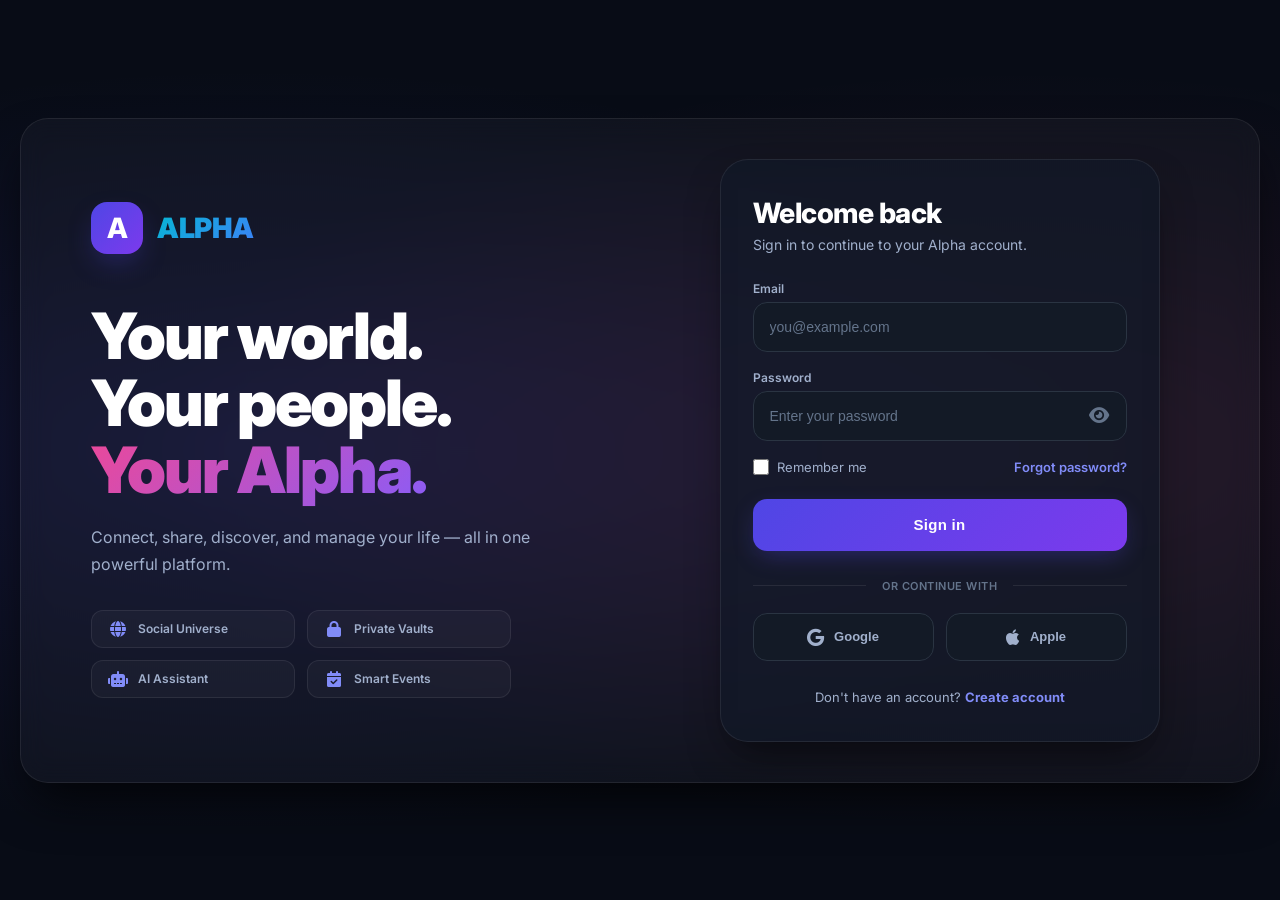
==== ai.html @ 51166d3c "Add files via upload" ====
<!DOCTYPE html>
<html lang="en" data-theme="light">
<head>
    <meta charset="UTF-8" />
    <meta name="viewport" content="width=device-width, initial-scale=1.0, maximum-scale=1.0, user-scalable=no" />
    <title>Alpha — AI</title>
    <link rel="stylesheet" href="https://cdnjs.cloudflare.com/ajax/libs/font-awesome/6.5.2/css/all.min.css">
    <link href="https://fonts.googleapis.com/css2?family=Inter:ital,wght@0,400;0,500;0,600;0,700;0,800;0,900;1,400;1,500&display=swap" rel="stylesheet">
    <script src="alpha-common.js"></script>
    <style>
        /* ============================================================
           RESET & VARIABLES — matches index.html / status.html
           ============================================================ */
        * { margin: 0; padding: 0; box-sizing: border-box; -webkit-tap-highlight-color: transparent; }

        :root {
            --bg: #f0f2f6;
            --surface: #ffffff;
            --surface-hover: #f4f6fa;
            --surface-raised: #ffffff;
            --text-primary: #0b0d12;
            --text-secondary: #565e70;
            --text-muted: #8e96a8;
            --border: #e4e8ef;
            --border-light: #edf0f5;
            --shadow-sm: 0 1px 3px rgba(0, 0, 0, 0.04);
            --shadow-md: 0 4px 16px rgba(0, 0, 0, 0.06);
            --shadow-lg: 0 12px 40px rgba(0, 0, 0, 0.08);
            --radius-sm: 10px;
            --radius-md: 16px;
            --radius-lg: 24px;
            --radius-full: 99px;
            --primary: #4f46e5;
            --primary-light: #818cf8;
            --primary-dark: #3730a3;
            --primary-bg: rgba(79, 70, 229, 0.08);
            --primary-bg-hover: rgba(79, 70, 229, 0.16);
            --green: #22c55e;
            --red: #ef4444;
            --red-bg: rgba(239, 68, 68, 0.10);
            --gradient-primary: linear-gradient(135deg, var(--primary), var(--primary-dark));
            --font: 'Inter', -apple-system, BlinkMacSystemFont, 'Segoe UI', Roboto, sans-serif;
            --transition: 0.25s cubic-bezier(0.4, 0, 0.2, 1);
            --nav-width: 220px;
            --right-width: 260px;
        }

        [data-theme="dark"] {
            --bg: #0c0e15;
            --surface: #161920;
            --surface-hover: #1e222b;
            --surface-raised: #1a1d26;
            --text-primary: #f1f3f7;
            --text-secondary: #9aa2b5;
            --text-muted: #6e768a;
            --border: #262b36;
            --border-light: #1e222b;
            --shadow-sm: 0 1px 3px rgba(0, 0, 0, 0.3);
            --shadow-md: 0 4px 16px rgba(0, 0, 0, 0.4);
            --shadow-lg: 0 12px 40px rgba(0, 0, 0, 0.5);
            --primary-bg: rgba(79, 70, 229, 0.15);
            --primary-bg-hover: rgba(79, 70, 229, 0.25);
            --red-bg: rgba(239, 68, 68, 0.15);
        }

        html, body { height: 100%; }
        body {
            font-family: var(--font);
            background: var(--bg);
            color: var(--text-primary);
            overflow: hidden;
            -webkit-font-smoothing: antialiased;
            font-size: 15px;
            line-height: 1.6;
        }
        button, input, textarea { font-family: inherit; font-size: inherit; }
        button { cursor: pointer; border: none; background: none; color: inherit; }
        *:focus-visible { outline: 2px solid var(--primary); outline-offset: 2px; border-radius: 6px; }
        ::-webkit-scrollbar { width: 4px; height: 4px; }
        ::-webkit-scrollbar-thumb { background: var(--border); border-radius: 99px; }

        /* ============================================================
           APP SHELL — identical grid to index.html
           ============================================================ */
        .app {
            display: grid;
            grid-template-columns: var(--nav-width) minmax(400px, 1fr) var(--right-width);
            gap: 16px;
            max-width: 1480px;
            height: 100vh;
            margin: 0 auto;
            padding: 14px 18px;
        }

        /* ─── Left nav (same as Home) ─── */
        .left {
            display: flex;
            flex-direction: column;
            background: var(--surface);
            border-radius: var(--radius-lg);
            padding: 10px 8px;
            box-shadow: var(--shadow-sm);
            border: 1px solid var(--border-light);
            overflow: hidden;
            height: 100%;
        }
        .brand {
            display: flex; align-items: center; gap: 12px;
            padding: 4px 10px 18px 10px; cursor: pointer;
            background: none; border: 0; text-align: left; color: inherit; flex-shrink: 0;
        }
        .logo {
            width: 40px; height: 40px; border-radius: var(--radius-sm);
            background: var(--gradient-primary);
            display: flex; align-items: center; justify-content: center;
            color: #fff; font-size: 18px; font-weight: 800;
            box-shadow: 0 6px 18px rgba(79, 70, 229, 0.30); flex-shrink: 0;
        }
        .brand-name-wrap { line-height: 1.2; }
        .brand-name {
            font-size: 20px; font-weight: 800; letter-spacing: -0.02em;
            background: var(--gradient-primary); -webkit-background-clip: text; -webkit-text-fill-color: transparent;
        }
        .brand-tag { font-size: 9px; font-weight: 700; color: var(--text-muted); text-transform: uppercase; letter-spacing: 0.15em; }

        .nav { display: flex; flex-direction: column; overflow-y: auto; flex: 1; padding: 2px 2px 6px; }
        .nav::-webkit-scrollbar { width: 0; }
        .nav-section-label { font-size: 10px; font-weight: 700; text-transform: uppercase; letter-spacing: 0.1em; color: var(--text-muted); padding: 14px 12px 6px; }
        .nav-section-label:first-child { padding-top: 2px; }
        .nav button {
            position: relative; border: 0; background: transparent; color: var(--text-secondary);
            padding: 8px 12px; border-radius: var(--radius-sm); display: flex; align-items: center; gap: 12px;
            font-size: 13.5px; font-weight: 600; cursor: pointer; transition: var(--transition);
            text-align: left; flex-shrink: 0; margin-bottom: 1px; width: 100%;
        }
        .nav button:hover { background: var(--surface-hover); color: var(--text-primary); }
        .nav button.active { color: var(--primary); background: var(--primary-bg); font-weight: 700; }
        .nav button.active .nav-icon { color: var(--primary); }
        .nav-icon {
            width: 32px; height: 32px; border-radius: var(--radius-sm); display: flex; align-items: center;
            justify-content: center; background: transparent; color: var(--text-muted); flex-shrink: 0;
            transition: var(--transition); font-size: 15px;
        }
        .nav button:hover .nav-icon { background: var(--surface-hover); color: var(--text-primary); }

        .profile-mini {
            margin-top: 6px; background: var(--surface-hover); border-radius: var(--radius-md);
            padding: 8px 10px; display: flex; align-items: center; gap: 10px; flex-shrink: 0; transition: var(--transition);
        }
        .profile-mini:hover { background: var(--border-light); }
        .profile-mini .name-wrap { flex: 1; min-width: 0; cursor: pointer; }
        .profile-mini .name { font-size: 13px; font-weight: 700; white-space: nowrap; overflow: hidden; text-overflow: ellipsis; }
        .profile-mini small { color: var(--text-muted); font-size: 10.5px; }
        .profile-mini .avatar {
            width: 36px; height: 36px; border-radius: 50%; display: flex; align-items: center; justify-content: center;
            font-weight: 700; font-size: 13px; background: var(--gradient-primary); color: #fff; flex-shrink: 0;
            overflow: hidden;
        }
        .profile-mini .logout-btn {
            border: 1px solid var(--border); background: var(--surface); color: var(--text-muted); cursor: pointer;
            width: 30px; height: 30px; display: flex; align-items: center; justify-content: center;
            border-radius: var(--radius-sm); font-size: 13px; transition: var(--transition);
        }
        .profile-mini .logout-btn:hover { background: var(--red-bg); color: var(--red); border-color: rgba(239, 68, 68, 0.3); }

        /* ============================================================
           CENTER — AI chat
           ============================================================ */
        .center { display: flex; flex-direction: column; height: 100%; min-width: 0; }
        .chat-panel {
            flex: 1; display: flex; flex-direction: column; min-height: 0;
            background: var(--surface); border: 1px solid var(--border-light); border-radius: var(--radius-lg);
            box-shadow: var(--shadow-sm); overflow: hidden;
        }
        .chat-header {
            padding: 14px 20px; border-bottom: 1px solid var(--border-light);
            display: flex; align-items: center; justify-content: space-between; flex-shrink: 0; gap: 10px;
        }
        .chat-header .who { display: flex; align-items: center; gap: 10px; min-width: 0; }
        .chat-header .who .avatar {
            width: 34px; height: 34px; border-radius: 50%; background: var(--gradient-primary); color: #fff;
            display: flex; align-items: center; justify-content: center; font-weight: 800; font-size: 14px; flex-shrink: 0;
        }
        .chat-header .title { font-weight: 800; font-size: 15px; }
        .chat-header .status { font-size: 11px; color: var(--green); display: flex; align-items: center; gap: 5px; }
        .chat-header .status .dot { width: 6px; height: 6px; border-radius: 50%; background: var(--green); animation: pulseDot 2s ease-in-out infinite; }
        @keyframes pulseDot { 0%, 100% { opacity: 1; } 50% { opacity: 0.4; } }
        .chat-header .actions { display: flex; gap: 6px; flex-shrink: 0; }
        .chat-header .actions button {
            width: 32px; height: 32px; border-radius: var(--radius-sm); border: 1px solid var(--border);
            background: var(--surface); color: var(--text-secondary); display: flex; align-items: center;
            justify-content: center; font-size: 13px; transition: var(--transition);
        }
        .chat-header .actions button:hover { background: var(--surface-hover); color: var(--primary); border-color: var(--primary); }

        /* Recent chats strip */
        .recent-strip {
            display: flex; gap: 8px; padding: 10px 20px; border-bottom: 1px solid var(--border-light);
            overflow-x: auto; flex-shrink: 0;
        }
        .recent-strip::-webkit-scrollbar { display: none; }
        .recent-chip {
            flex-shrink: 0; padding: 6px 14px; border-radius: var(--radius-full); border: 1px solid var(--border);
            background: var(--surface); color: var(--text-secondary); font-size: 12px; font-weight: 600;
            display: flex; align-items: center; gap: 6px; transition: var(--transition); white-space: nowrap;
        }
        .recent-chip:hover { border-color: var(--primary); color: var(--primary); background: var(--primary-bg); }
        .recent-chip.new { color: var(--primary); border-color: var(--primary-bg); background: var(--primary-bg); }
        .recent-chip.new:hover { background: var(--primary-bg-hover); }

        .chat-messages { flex: 1; overflow-y: auto; padding: 20px; display: flex; flex-direction: column; gap: 14px; }

        /* ─── Empty state ─── */
        .hero-empty { display: flex; flex-direction: column; align-items: center; justify-content: center; height: 100%; text-align: center; padding: 20px; }
        .hero-empty .greeting { font-size: 26px; font-weight: 800; letter-spacing: -0.02em; margin-bottom: 4px; }
        .hero-empty .greeting span { color: var(--primary); }
        .hero-empty .sub { color: var(--text-muted); font-size: 14px; margin-bottom: 22px; }
        .suggestions { display: grid; grid-template-columns: repeat(auto-fit, minmax(140px, 1fr)); gap: 10px; width: 100%; max-width: 560px; }
        .suggestion-card {
            padding: 16px 14px; border: 1px solid var(--border-light); border-radius: var(--radius-md);
            background: var(--surface-hover); cursor: pointer; transition: var(--transition); text-align: left;
        }
        .suggestion-card:hover { border-color: var(--primary); background: var(--primary-bg); transform: translateY(-2px); box-shadow: var(--shadow-sm); }
        .suggestion-card i { font-size: 18px; color: var(--primary); margin-bottom: 8px; display: block; }
        .suggestion-card .label { font-weight: 700; font-size: 12.5px; }

        /* ─── Messages ─── */
        .msg { display: flex; gap: 10px; max-width: 100%; animation: msgIn 0.3s cubic-bezier(.2,.8,.3,1) backwards; }
        @keyframes msgIn { from { opacity: 0; transform: translateY(8px); } to { opacity: 1; transform: none; } }
        .msg.user { flex-direction: row-reverse; }
        .msg .avatar {
            width: 30px; height: 30px; border-radius: 50%; display: flex; align-items: center; justify-content: center;
            font-weight: 700; font-size: 12px; flex-shrink: 0;
        }
        .msg .avatar.bot { background: var(--gradient-primary); color: #fff; }
        .msg .avatar.user { background: var(--primary-bg); color: var(--primary); }
        .msg .bubble { max-width: 72%; padding: 10px 14px; border-radius: var(--radius-md); font-size: 13.5px; line-height: 1.55; word-break: break-word; }
        .msg.user .bubble { background: var(--gradient-primary); color: #fff; border-radius: var(--radius-md) var(--radius-md) 4px var(--radius-md); }
        .msg.bot .bubble { background: var(--surface-hover); border: 1px solid var(--border-light); color: var(--text-primary); border-radius: 4px var(--radius-md) var(--radius-md) var(--radius-md); }
        .msg.bot .bubble a { color: var(--primary); text-decoration: underline; }
        .msg .bubble code { font-family: 'SFMono-Regular', Menlo, monospace; font-size: 12px; background: rgba(0,0,0,0.06); padding: 1px 5px; border-radius: 3px; }
        .msg .bubble pre { background: var(--surface-raised); padding: 10px; border-radius: var(--radius-sm); overflow-x: auto; margin: 4px 0; font-family: 'SFMono-Regular', Menlo, monospace; font-size: 12px; }

        .typing-indicator { display: flex; gap: 4px; padding: 4px 0; }
        .typing-indicator span { width: 7px; height: 7px; border-radius: 50%; background: var(--text-muted); animation: typingDot 1.2s ease-in-out infinite; }
        .typing-indicator span:nth-child(2) { animation-delay: 0.2s; }
        .typing-indicator span:nth-child(3) { animation-delay: 0.4s; }
        @keyframes typingDot { 0%, 60%, 100% { transform: translateY(0); opacity: 0.4; } 30% { transform: translateY(-7px); opacity: 1; } }

        /* ─── Composer ─── */
        .chat-input { padding: 12px 16px; border-top: 1px solid var(--border-light); display: flex; gap: 8px; align-items: flex-end; flex-shrink: 0; }
        .input-wrap {
            flex: 1; position: relative; display: flex; align-items: center; background: var(--bg);
            border: 1.5px solid var(--border); border-radius: var(--radius-md); transition: var(--transition);
        }
        .input-wrap:focus-within { border-color: var(--primary); box-shadow: 0 0 0 3px var(--primary-bg); background: var(--surface); }
        .input-wrap textarea {
            flex: 1; padding: 10px 12px; background: transparent; border: none; color: var(--text-primary);
            font-size: 13.5px; outline: none; resize: none; min-height: 40px; max-height: 100px; line-height: 1.5;
        }
        .input-wrap textarea::placeholder { color: var(--text-muted); }
        .input-wrap .actions { display: flex; gap: 2px; padding-right: 6px; }
        .input-wrap .actions button { padding: 6px 7px; border-radius: var(--radius-sm); color: var(--text-muted); font-size: 15px; transition: var(--transition); }
        .input-wrap .actions button:hover { background: var(--surface-hover); color: var(--primary); }
        .input-wrap .actions button.active { color: var(--primary); background: var(--primary-bg); }
        .send-btn {
            width: 44px; height: 44px; border-radius: var(--radius-md); background: var(--gradient-primary); color: #fff;
            font-size: 15px; display: flex; align-items: center; justify-content: center; transition: var(--transition); flex-shrink: 0;
            box-shadow: 0 4px 14px rgba(79, 70, 229, 0.25);
        }
        .send-btn:hover:not(:disabled) { transform: translateY(-2px); box-shadow: 0 6px 20px rgba(79, 70, 229, 0.35); }
        .send-btn:disabled { opacity: 0.4; cursor: not-allowed; transform: none; }

        /* ============================================================
           RIGHT — quick tools (same shell as Home's "Trending" panel)
           ============================================================ */
        .right { padding-top: 2px; overflow-y: auto; scrollbar-width: none; height: 100%; }
        .right::-webkit-scrollbar { display: none; }
        .panel { background: var(--surface); border: 1px solid var(--border-light); border-radius: var(--radius-lg); padding: 16px 18px; margin-bottom: 12px; box-shadow: var(--shadow-sm); }
        .panel-title { font-size: 11px; font-weight: 700; text-transform: uppercase; letter-spacing: 0.08em; color: var(--text-muted); margin-bottom: 10px; }
        .tool-row {
            display: flex; align-items: center; gap: 10px; padding: 9px 10px; border-radius: var(--radius-sm);
            color: var(--text-secondary); font-size: 13px; font-weight: 600; cursor: pointer; transition: var(--transition); width: 100%; text-align: left;
        }
        .tool-row:hover { background: var(--primary-bg); color: var(--primary); transform: translateX(2px); }
        .tool-row i { width: 18px; text-align: center; font-size: 14px; color: var(--primary); flex-shrink: 0; }

        /* ─── Toast (same as Home) ─── */
        .toast-wrap { position: fixed; bottom: 24px; right: 24px; z-index: 1200; display: flex; flex-direction: column; gap: 8px; pointer-events: none; max-width: 380px; }
        .toast { display: flex; align-items: center; gap: 10px; background: var(--surface-raised); border: 1px solid var(--border); border-left: 3px solid var(--primary); border-radius: var(--radius-md); padding: 10px 16px; font-size: 13px; color: var(--text-primary); box-shadow: var(--shadow-lg); pointer-events: auto; animation: toastIn 0.4s cubic-bezier(0.4,0,0.2,1); }
        .toast i { font-size: 15px; flex-shrink: 0; }
        @keyframes toastIn { from { opacity: 0; transform: translateX(30px) scale(0.95); } to { opacity: 1; transform: none; } }
        .toast-close { background: none; border: 0; color: var(--text-muted); cursor: pointer; padding: 0 4px; margin-left: auto; font-size: 13px; }
        .toast-close:hover { color: var(--red); }

        /* ─── Mobile bottom nav (same as Home) ─── */
        .mobile-nav { display: none; }

        /* ============================================================
           RESPONSIVE
           ============================================================ */
        @media (max-width: 1100px) {
            .app { grid-template-columns: 180px minmax(400px, 1fr); }
            .right { display: none; }
            :root { --nav-width: 180px; }
        }
        @media (max-width: 760px) {
            body { overflow: hidden; }
            .app { display: block; padding: 0; height: 100vh; }
            .left { display: none; }
            .center { height: 100vh; padding: 10px 10px 82px; }
            .chat-panel { border-radius: var(--radius-md); height: 100%; }
            .mobile-nav {
                position: fixed; left: 10px; right: 10px; bottom: 10px; height: 58px; display: flex;
                align-items: center; justify-content: space-around; background: var(--surface-raised);
                border: 1px solid var(--border); border-radius: var(--radius-lg); z-index: 1000; box-shadow: var(--shadow-lg);
            }
            .mobile-nav button { width: 46px; height: 46px; border-radius: var(--radius-sm); display: flex; align-items: center; justify-content: center; color: var(--text-muted); font-size: 16px; transition: var(--transition); }
            .mobile-nav button.active { color: var(--primary); background: var(--primary-bg); }
            .toast-wrap { bottom: 80px; right: 12px; left: 12px; max-width: 100%; }
            .suggestions { grid-template-columns: 1fr 1fr; }
            .hero-empty .greeting { font-size: 20px; }
        }
    </style>
</head>
<body>

<div class="app">

    <!-- ═══ LEFT NAV — identical to Home ═══ -->
    <aside class="left">
        <button class="brand" onclick="goHome()">
            <div class="logo">A</div>
            <div class="brand-name-wrap">
                <div class="brand-name">Alpha</div>
                <div class="brand-tag">Social</div>
            </div>
        </button>

        <nav class="nav">
            <div class="nav-section-label">Main</div>
            <button onclick="goHome()"><span class="nav-icon"><i class="fa-solid fa-house"></i></span> Home</button>
            <button onclick="goToExplore()"><span class="nav-icon"><i class="fa-solid fa-compass"></i></span> Explore</button>
            <button onclick="goToReels()"><span class="nav-icon"><i class="fa-solid fa-film"></i></span> Reels</button>
            <button onclick="goToChat()"><span class="nav-icon"><i class="fa-solid fa-comment-dots"></i></span> Messages</button>
           
            <div class="nav-section-label">Activity</div>
            <button onclick="goToCalls()"><span class="nav-icon"><i class="fa-solid fa-phone"></i></span> Calls</button>
            <button onclick="goToStatus()"><span class="nav-icon"><i class="fa-solid fa-circle-dot"></i></span> Status</button>
            <button onclick="goToEvents()"><span class="nav-icon"><i class="fa-solid fa-calendar-days"></i></span> Events</button>

            <div class="nav-section-label">Workspace</div>
            <button class="active" onclick="goToAI()"><span class="nav-icon"><i class="fa-solid fa-wand-magic-sparkles"></i></span> AI</button>
            <button onclick="goToVault()"><span class="nav-icon"><i class="fa-solid fa-shield-halved"></i></span> Vault</button>
            <button onclick="toggleTheme()"><span class="nav-icon"><i class="fa-solid fa-moon" id="theme-icon"></i></span> Theme</button>
            <button onclick="goToSettings()"><span class="nav-icon"><i class="fa-solid fa-gear"></i></span> Settings</button>
        </nav>

        <div class="profile-mini">
            <div class="avatar" id="me-mini-avatar">?</div>
            <div class="name-wrap" onclick="goToSettings()">
                <div class="name" id="me-mini-name">You</div>
                <small>Signed in</small>
            </div>
            <button class="logout-btn" title="Sign out" onclick="doLogout()"><i class="fa-solid fa-arrow-right-from-bracket"></i></button>
        </div>
    </aside>

    <!-- ═══ CENTER — chat ═══ -->
    <div class="center">
        <div class="chat-panel">
            <div class="chat-header">
                <div class="who">
                    <div class="avatar">A</div>
                    <div>
                        <div class="title">Alpha AI</div>
                        <div class="status"><span class="dot"></span> Online</div>
                    </div>
                </div>
                <div class="actions">
                    <button onclick="toast('Search coming soon','info')" title="Search"><i class="fa-solid fa-magnifying-glass"></i></button>
                    <button onclick="clearChat()" title="Clear chat"><i class="fa-solid fa-eraser"></i></button>
                </div>
            </div>

            <div class="recent-strip">
                <button class="recent-chip new" onclick="newChat()"><i class="fa-solid fa-plus"></i> New chat</button>
                <button class="recent-chip" onclick="quickPrompt('Python project plan')">Python project plan</button>
                <button class="recent-chip" onclick="quickPrompt('Meeting summary')">Meeting summary</button>
                <button class="recent-chip" onclick="quickPrompt('Travel itinerary')">Travel itinerary</button>
            </div>

            <div class="chat-messages" id="chat-messages">
                <div class="hero-empty" id="hero-empty">
                    <div class="greeting">Good <span id="greeting-time">evening</span>, <span id="user-name">User</span></div>
                    <div class="sub">How can I help today?</div>
                    <div class="suggestions">
                        <div class="suggestion-card" onclick="quickPrompt('Summarize this document')">
                            <i class="fa-solid fa-file-lines"></i>
                            <div class="label">Summarize</div>
                        </div>
                        <div class="suggestion-card" onclick="quickPrompt('Write Python code for a REST API')">
                            <i class="fa-solid fa-code"></i>
                            <div class="label">Generate code</div>
                        </div>
                        <div class="suggestion-card" onclick="quickPrompt('Translate this to French')">
                            <i class="fa-solid fa-language"></i>
                            <div class="label">Translate</div>
                        </div>
                        <div class="suggestion-card" onclick="quickPrompt('Create an image prompt')">
                            <i class="fa-solid fa-image"></i>
                            <div class="label">Create images</div>
                        </div>
                        <div class="suggestion-card" onclick="quickPrompt('Explain quantum computing')">
                            <i class="fa-solid fa-lightbulb"></i>
                            <div class="label">Explain a concept</div>
                        </div>
                        <div class="suggestion-card" onclick="quickPrompt('Brainstorm startup ideas')">
                            <i class="fa-solid fa-wand-magic-sparkles"></i>
                            <div class="label">Brainstorm</div>
                        </div>
                    </div>
                </div>
            </div>

            <div class="chat-input">
                <div class="input-wrap">
                    <textarea id="ai-input" rows="1" placeholder="Ask Alpha anything…" onkeydown="if(event.key==='Enter'&&!event.shiftKey){event.preventDefault();sendAI();}" oninput="autoResize(this)"></textarea>
                    <div class="actions">
                        <button onclick="document.getElementById('file-input').click()" title="Attach file"><i class="fa-solid fa-paperclip"></i></button>
                        <button onclick="toggleVoice()" id="voice-btn" title="Voice input"><i class="fa-solid fa-microphone"></i></button>
                    </div>
                    <input type="file" id="file-input" style="display:none" onchange="handleFile(this)" />
                </div>
                <button class="send-btn" id="send-btn" onclick="sendAI()" title="Send"><i class="fa-solid fa-paper-plane"></i></button>
            </div>
        </div>
    </div>

    <!-- ═══ RIGHT — quick tools ═══ -->
    <aside class="right">
        <div class="panel">
            <div class="panel-title">Quick tools</div>
            <button class="tool-row" onclick="quickPrompt('Write an article about AI')"><i class="fa-solid fa-pen"></i> Write</button>
            <button class="tool-row" onclick="quickPrompt('Research the latest tech trends')"><i class="fa-solid fa-magnifying-glass"></i> Research</button>
            <button class="tool-row" onclick="quickPrompt('Translate this text to Kinyarwanda')"><i class="fa-solid fa-language"></i> Translate</button>
            <button class="tool-row" onclick="quickPrompt('Summarize the following text')"><i class="fa-solid fa-file-lines"></i> Summarize</button>
            <button class="tool-row" onclick="quickPrompt('Write Python code for a web scraper')"><i class="fa-solid fa-code"></i> Code</button>
            <button class="tool-row" onclick="quickPrompt('Generate an image description')"><i class="fa-solid fa-image"></i> Images</button>
            <button class="tool-row" onclick="quickPrompt('Fix this grammar')"><i class="fa-solid fa-spell-check"></i> Grammar</button>
            <button class="tool-row" onclick="quickPrompt('Brainstorm project ideas')"><i class="fa-solid fa-lightbulb"></i> Brainstorm</button>
        </div>
    </aside>

</div>

<!-- Mobile Nav -->
<nav class="mobile-nav">
    <button onclick="goHome()"><i class="fa-solid fa-house"></i></button>
    <button onclick="goToExplore()"><i class="fa-solid fa-compass"></i></button>
    <button onclick="goToChat()"><i class="fa-solid fa-comment-dots"></i></button>
    <button class="active" onclick="goToAI()"><i class="fa-solid fa-wand-magic-sparkles"></i></button>
    <button onclick="goToSettings()"><i class="fa-solid fa-user"></i></button>
</nav>

<!-- Toast -->
<div class="toast-wrap" id="toast-wrap"></div>

<script>
// ============================================================
// CONFIGURATION
// ============================================================
const CF_API_BASE = 'https://alpha-auth.murwanashyakadieumerci540.workers.dev';
let CF_TOKEN = localStorage.getItem('alpha_token') || null;
let CU = null;
let UP = { display_name: '', bio: '', avatar_color: 'av-primary', avatar_url: null };
let aiHistory = [];
let isVoiceActive = false;
let recognition = null;

// ============================================================
// THEME
// ============================================================
function initTheme() {
    const saved = localStorage.getItem('alpha_theme') || 'light';
    document.documentElement.setAttribute('data-theme', saved);
    const icon = document.getElementById('theme-icon');
    if (icon) icon.className = 'fa-solid ' + (saved === 'dark' ? 'fa-sun' : 'fa-moon');
}
window.toggleTheme = function() {
    const cur = document.documentElement.getAttribute('data-theme') === 'dark' ? 'light' : 'dark';
    document.documentElement.setAttribute('data-theme', cur);
    localStorage.setItem('alpha_theme', cur);
    const icon = document.getElementById('theme-icon');
    if (icon) icon.className = 'fa-solid ' + (cur === 'dark' ? 'fa-sun' : 'fa-moon');
};
initTheme();

// ============================================================
// API HELPERS
// ============================================================
async function cfApi(endpoint, method = 'GET', body = null) {
    const opts = { method, headers: { 'Content-Type': 'application/json' } };
    if (CF_TOKEN) opts.headers['Authorization'] = `Bearer ${CF_TOKEN}`;
    if (body) opts.body = JSON.stringify(body);
    const controller = new AbortController();
    const timer = setTimeout(() => controller.abort(), 15000);
    opts.signal = controller.signal;
    let res;
    try {
        res = await fetch(`${CF_API_BASE}${endpoint}`, opts);
    } catch (e) {
        throw new Error(e.name === 'AbortError' ? 'Request timed out — check your connection' : e.message);
    } finally {
        clearTimeout(timer);
    }
    let data = {};
    try { data = await res.json(); } catch (e) { data = {}; }
    if (!res.ok) throw new Error(data.error || data.message || `Request failed (${res.status})`);
    return data;
}

// ============================================================
// TOAST
// ============================================================
function toast(msg, type = 'success') {
    const wrap = document.getElementById('toast-wrap');
    if (!wrap) return;
    const icons = { success: 'fa-circle-check', error: 'fa-circle-xmark', info: 'fa-circle-info' };
    const t = document.createElement('div');
    t.className = 'toast';
    t.innerHTML = `<i class="fa-solid ${icons[type] || 'fa-wand-magic-sparkles'}"></i><span>${msg}</span><button class="toast-close" onclick="this.parentElement.remove()"><i class="fa-solid fa-xmark"></i></button>`;
    wrap.appendChild(t);
    setTimeout(() => {
        t.style.opacity = '0';
        t.style.transform = 'translateX(16px)';
        setTimeout(() => t.remove(), 300);
    }, 3000);
}
window.toast = toast;

// ============================================================
// UTILITIES
// ============================================================
function sanitizeInput(input) {
    const div = document.createElement('div');
    div.textContent = input;
    return div.innerHTML;
}

function linkify(t) {
    if (!t) return '';
    return String(t).replace(/&/g, '&amp;').replace(/</g, '&lt;').replace(/>/g, '&gt;')
        .replace(/\n/g, '<br>')
        .replace(/(#\w+)/g, '<span style="color:var(--primary);">$1</span>')
        .replace(/(https?:\/\/[^\s<]+)/g, '<a href="$1" target="_blank" style="color:var(--primary);text-decoration:underline;">$1</a>')
        .replace(/`([^`]+)`/g, '<code>$1</code>');
}

function autoResize(el) {
    el.style.height = 'auto';
    el.style.height = Math.min(el.scrollHeight, 100) + 'px';
}

function getGreeting() {
    const h = new Date().getHours();
    if (h < 12) return 'morning';
    if (h < 17) return 'afternoon';
    if (h < 21) return 'evening';
    return 'night';
}

// ============================================================
// MESSAGES
// ============================================================
function addMessage(role, content, isHTML = false) {
    const el = document.getElementById('chat-messages');
    if (!el) return;
    const hero = document.getElementById('hero-empty');
    if (hero) hero.style.display = 'none';

    const div = document.createElement('div');
    div.className = `msg ${role}`;
    const avatar = role === 'user'
        ? `<div class="avatar user">${UP.display_name ? UP.display_name.charAt(0).toUpperCase() : 'U'}</div>`
        : `<div class="avatar bot">A</div>`;
    const body = isHTML ? content : linkify(sanitizeInput(content));
    div.innerHTML = `${avatar}<div class="bubble">${body}</div>`;
    el.appendChild(div);
    el.scrollTop = el.scrollHeight;
}

function showTyping() {
    const el = document.getElementById('chat-messages');
    if (!el) return;
    const hero = document.getElementById('hero-empty');
    if (hero) hero.style.display = 'none';

    const div = document.createElement('div');
    div.className = 'msg bot';
    div.id = 'typing-indicator';
    div.innerHTML = `<div class="avatar bot">A</div><div class="bubble"><div class="typing-indicator"><span></span><span></span><span></span></div></div>`;
    el.appendChild(div);
    el.scrollTop = el.scrollHeight;
}

function hideTyping() {
    const el = document.getElementById('typing-indicator');
    if (el) el.remove();
}

// ============================================================
// CHAT ACTIONS
// ============================================================
let lastMessageTime = 0;
const MIN_MESSAGE_INTERVAL = 2000;

window.sendAI = async function() {
    const now = Date.now();
    if (now - lastMessageTime < MIN_MESSAGE_INTERVAL) {
        toast('Please wait a moment before sending another message.', 'info');
        return;
    }
    lastMessageTime = now;

    const input = document.getElementById('ai-input');
    const msg = input?.value?.trim();
    if (!msg) return;
    input.value = '';
    input.style.height = 'auto';
    const btn = document.getElementById('send-btn');
    btn.disabled = true;

    addMessage('user', msg);
    showTyping();

    try {
        const data = await cfApi('/ai', 'POST', { message: msg, history: aiHistory });
        hideTyping();
        aiHistory.push({ role: 'user', content: msg });
        aiHistory.push({ role: 'assistant', content: data.reply });
        addMessage('bot', data.reply);
    } catch (e) {
        hideTyping();
        addMessage('bot', 'Error: ' + e.message);
        toast('AI request failed: ' + e.message, 'error');
    }
    btn.disabled = false;
};

window.quickPrompt = function(prompt) {
    document.getElementById('ai-input').value = prompt;
    sendAI();
};

window.newChat = function() {
    if (confirm('Start a new chat? The current conversation will be cleared.')) {
        clearChat();
    }
};

window.clearChat = function() {
    aiHistory = [];
    const el = document.getElementById('chat-messages');
    el.innerHTML = `
        <div class="hero-empty" id="hero-empty">
            <div class="greeting">Good <span id="greeting-time">${getGreeting()}</span>, <span id="user-name">${UP.display_name || 'User'}</span></div>
            <div class="sub">How can I help today?</div>
            <div class="suggestions">
                <div class="suggestion-card" onclick="quickPrompt('Summarize this document')">
                    <i class="fa-solid fa-file-lines"></i>
                    <div class="label">Summarize</div>
                </div>
                <div class="suggestion-card" onclick="quickPrompt('Write Python code for a REST API')">
                    <i class="fa-solid fa-code"></i>
                    <div class="label">Generate code</div>
                </div>
                <div class="suggestion-card" onclick="quickPrompt('Translate this to French')">
                    <i class="fa-solid fa-language"></i>
                    <div class="label">Translate</div>
                </div>
                <div class="suggestion-card" onclick="quickPrompt('Create an image prompt')">
                    <i class="fa-solid fa-image"></i>
                    <div class="label">Create images</div>
                </div>
                <div class="suggestion-card" onclick="quickPrompt('Explain quantum computing')">
                    <i class="fa-solid fa-lightbulb"></i>
                    <div class="label">Explain a concept</div>
                </div>
                <div class="suggestion-card" onclick="quickPrompt('Brainstorm startup ideas')">
                    <i class="fa-solid fa-wand-magic-sparkles"></i>
                    <div class="label">Brainstorm</div>
                </div>
            </div>
        </div>
    `;
    toast('Chat cleared');
};

// ============================================================
// FILE ATTACHMENT
// ============================================================
window.handleFile = function(input) {
    const file = input.files[0];
    if (!file) return;
    const reader = new FileReader();
    reader.onload = function(e) {
        const content = e.target.result;
        const preview = content.slice(0, 500) + (content.length > 500 ? '…' : '');
        toast(`"${file.name}" attached (${Math.round(file.size/1024)} KB)`, 'info');
        document.getElementById('ai-input').value = `I've attached a file: ${file.name}\n\nContent preview:\n${preview}\n\nPlease help me analyze this.`;
        input.value = '';
    };
    reader.readAsText(file);
};

// ============================================================
// VOICE INPUT
// ============================================================
window.toggleVoice = function() {
    if (!('webkitSpeechRecognition' in window) && !('SpeechRecognition' in window)) {
        toast('Voice input is not supported in this browser', 'info');
        return;
    }

    const btn = document.getElementById('voice-btn');
    if (isVoiceActive) {
        if (recognition) recognition.stop();
        isVoiceActive = false;
        btn.classList.remove('active');
        toast('Voice input stopped', 'info');
        return;
    }

    const SpeechRecognition = window.SpeechRecognition || window.webkitSpeechRecognition;
    recognition = new SpeechRecognition();
    recognition.lang = 'en-US';
    recognition.interimResults = true;
    recognition.continuous = false;

    recognition.onstart = function() {
        isVoiceActive = true;
        btn.classList.add('active');
        toast('Listening… speak now', 'info');
    };

    recognition.onresult = function(event) {
        let final = '';
        let interim = '';
        for (let i = event.resultIndex; i < event.results.length; i++) {
            const transcript = event.results[i][0].transcript;
            if (event.results[i].isFinal) final += transcript;
            else interim += transcript;
        }
        const input = document.getElementById('ai-input');
        if (final) {
            input.value = final;
            recognition.stop();
            isVoiceActive = false;
            btn.classList.remove('active');
            toast('Voice captured', 'success');
            sendAI();
        } else if (interim) {
            input.value = interim;
        }
    };

    recognition.onerror = function(event) {
        isVoiceActive = false;
        btn.classList.remove('active');
        toast('Voice error: ' + event.error, 'error');
    };

    recognition.onend = function() {
        isVoiceActive = false;
        btn.classList.remove('active');
    };

    recognition.start();
};

// ============================================================
// NAVIGATION
// ============================================================
window.goHome = function() { window.location.href = 'index.html'; };
window.goToExplore = function() { window.location.href = 'explore.html'; };
window.goToReels = function() { window.location.href = 'reels.html'; };
window.goToChat = function() { window.location.href = 'chat.html'; };
window.goToChatWith = function(uid) { window.location.href = `chat.html?user=${encodeURIComponent(uid)}`; };
window.goToGroups = function() { window.location.href = 'groups.html'; };
window.goToCalls = function() { window.location.href = 'calls.html'; };
window.goToStatus = function() { window.location.href = 'status.html'; };
window.goToEvents = function() { window.location.href = 'events.html'; };
window.goToAI = function() { window.location.href = 'ai.html'; };
window.goToVault = function() { window.location.href = 'vaults.html'; };
window.goToSettings = function() { window.location.href = 'settings.html'; };

// ============================================================
// AUTH
// ============================================================
window.doLogout = function() {
    if (confirm('Sign out?')) {
        localStorage.removeItem('alpha_token');
        localStorage.removeItem('alpha_user');
        window.location.href = 'index.html';
    }
};

// ============================================================
// INIT
// ============================================================
function initials(name) {
    if (!name) return '?';
    return name.trim().split(/\s+/).slice(0, 2).map(w => w[0]).join('').toUpperCase();
}

async function init() {
    const savedUser = localStorage.getItem('alpha_user');
    if (CF_TOKEN && savedUser) {
        try {
            const parsed = JSON.parse(savedUser);
            CU = parsed.CU;
            UP = parsed.UP;
        } catch (e) {}
    }

    if (!CF_TOKEN || !CU) {
        window.location.href = 'index.html';
        return;
    }

    const nameEl = document.getElementById('user-name');
    if (nameEl) nameEl.textContent = UP.display_name || 'User';
    const timeEl = document.getElementById('greeting-time');
    if (timeEl) timeEl.textContent = getGreeting();

    const miniName = document.getElementById('me-mini-name');
    if (miniName) miniName.textContent = UP.display_name || 'You';
    const miniAvatar = document.getElementById('me-mini-avatar');
    if (miniAvatar) {
        if (UP.avatar_url) miniAvatar.innerHTML = `<img src="${UP.avatar_url}" style="width:100%;height:100%;object-fit:cover;border-radius:50%;" alt="">`;
        else miniAvatar.textContent = initials(UP.display_name);
    }
}

init();
</script>

</body>
</html>
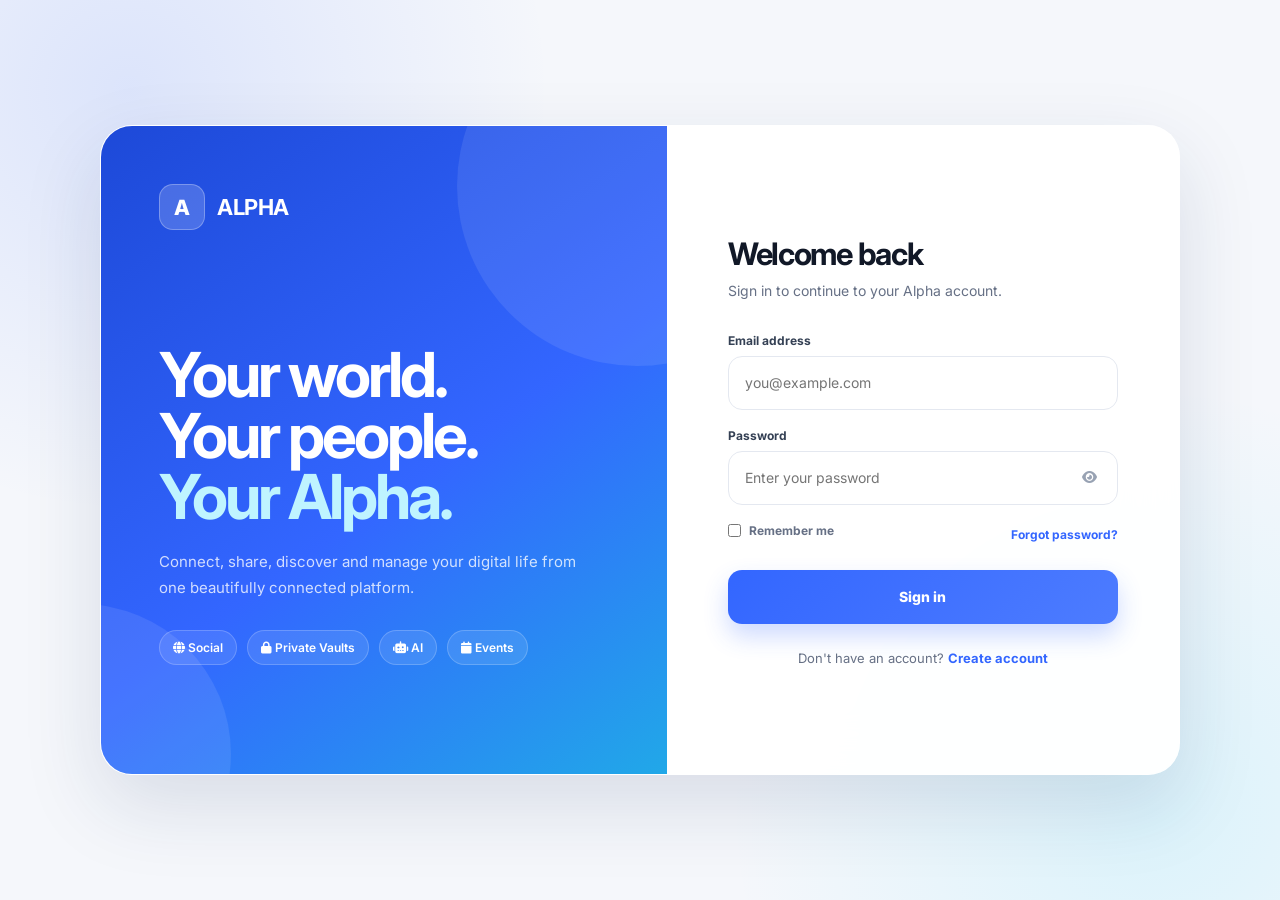
==== commit 2f578ce8: "Update ai.html" ====
--- a/ai.html
+++ b/ai.html
@@ -3,7 +3,7 @@
 <head>
     <meta charset="UTF-8" />
     <meta name="viewport" content="width=device-width, initial-scale=1.0, maximum-scale=1.0, user-scalable=no" />
-    <title>Alpha — AI</title>
+    <title>Alphagram — AI</title>
     <link rel="stylesheet" href="https://cdnjs.cloudflare.com/ajax/libs/font-awesome/6.5.2/css/all.min.css">
     <link href="https://fonts.googleapis.com/css2?family=Inter:ital,wght@0,400;0,500;0,600;0,700;0,800;0,900;1,400;1,500&display=swap" rel="stylesheet">
     <script src="alpha-common.js"></script>
@@ -30,11 +30,11 @@
             --radius-md: 16px;
             --radius-lg: 24px;
             --radius-full: 99px;
-            --primary: #4f46e5;
-            --primary-light: #818cf8;
+            --primary: var(--ag-primary);
+            --primary-light: var(--ag-primary);
             --primary-dark: #3730a3;
-            --primary-bg: rgba(79, 70, 229, 0.08);
-            --primary-bg-hover: rgba(79, 70, 229, 0.16);
+            --primary-bg: color-mix(in srgb, var(--ag-primary) 8%, transparent);
+            --primary-bg-hover: color-mix(in srgb, var(--ag-primary) 16%, transparent);
             --green: #22c55e;
             --red: #ef4444;
             --red-bg: rgba(239, 68, 68, 0.10);
@@ -58,8 +58,8 @@
             --shadow-sm: 0 1px 3px rgba(0, 0, 0, 0.3);
             --shadow-md: 0 4px 16px rgba(0, 0, 0, 0.4);
             --shadow-lg: 0 12px 40px rgba(0, 0, 0, 0.5);
-            --primary-bg: rgba(79, 70, 229, 0.15);
-            --primary-bg-hover: rgba(79, 70, 229, 0.25);
+            --primary-bg: color-mix(in srgb, var(--ag-primary) 15%, transparent);
+            --primary-bg-hover: color-mix(in srgb, var(--ag-primary) 25%, transparent);
             --red-bg: rgba(239, 68, 68, 0.15);
         }
 
@@ -114,7 +114,7 @@
             background: var(--gradient-primary);
             display: flex; align-items: center; justify-content: center;
             color: #fff; font-size: 18px; font-weight: 800;
-            box-shadow: 0 6px 18px rgba(79, 70, 229, 0.30); flex-shrink: 0;
+            box-shadow: 0 6px 18px color-mix(in srgb, var(--ag-primary) 30%, transparent); flex-shrink: 0;
         }
         .brand-name-wrap { line-height: 1.2; }
         .brand-name {
@@ -266,9 +266,9 @@
         .send-btn {
             width: 44px; height: 44px; border-radius: var(--radius-md); background: var(--gradient-primary); color: #fff;
             font-size: 15px; display: flex; align-items: center; justify-content: center; transition: var(--transition); flex-shrink: 0;
-            box-shadow: 0 4px 14px rgba(79, 70, 229, 0.25);
-        }
-        .send-btn:hover:not(:disabled) { transform: translateY(-2px); box-shadow: 0 6px 20px rgba(79, 70, 229, 0.35); }
+            box-shadow: 0 4px 14px color-mix(in srgb, var(--ag-primary) 25%, transparent);
+        }
+        .send-btn:hover:not(:disabled) { transform: translateY(-2px); box-shadow: 0 6px 20px color-mix(in srgb, var(--ag-primary) 35%, transparent); }
         .send-btn:disabled { opacity: 0.4; cursor: not-allowed; transform: none; }
 
         /* ============================================================
@@ -322,6 +322,7 @@
             .hero-empty .greeting { font-size: 20px; }
         }
     </style>
+<link rel="stylesheet" href="alphagram.css">
 </head>
 <body>
 
@@ -332,7 +333,7 @@
         <button class="brand" onclick="goHome()">
             <div class="logo">A</div>
             <div class="brand-name-wrap">
-                <div class="brand-name">Alpha</div>
+                <div class="brand-name">Alphagram</div>
                 <div class="brand-tag">Social</div>
             </div>
         </button>
@@ -373,7 +374,7 @@
                 <div class="who">
                     <div class="avatar">A</div>
                     <div>
-                        <div class="title">Alpha AI</div>
+                        <div class="title">Alphagram AI</div>
                         <div class="status"><span class="dot"></span> Online</div>
                     </div>
                 </div>
@@ -425,7 +426,7 @@
 
             <div class="chat-input">
                 <div class="input-wrap">
-                    <textarea id="ai-input" rows="1" placeholder="Ask Alpha anything…" onkeydown="if(event.key==='Enter'&&!event.shiftKey){event.preventDefault();sendAI();}" oninput="autoResize(this)"></textarea>
+                    <textarea id="ai-input" rows="1" placeholder="Ask Alphagram anything…" onkeydown="if(event.key==='Enter'&&!event.shiftKey){event.preventDefault();sendAI();}" oninput="autoResize(this)"></textarea>
                     <div class="actions">
                         <button onclick="document.getElementById('file-input').click()" title="Attach file"><i class="fa-solid fa-paperclip"></i></button>
                         <button onclick="toggleVoice()" id="voice-btn" title="Voice input"><i class="fa-solid fa-microphone"></i></button>
@@ -847,4 +848,4 @@
 </script>
 
 </body>
-</html>+</html>
